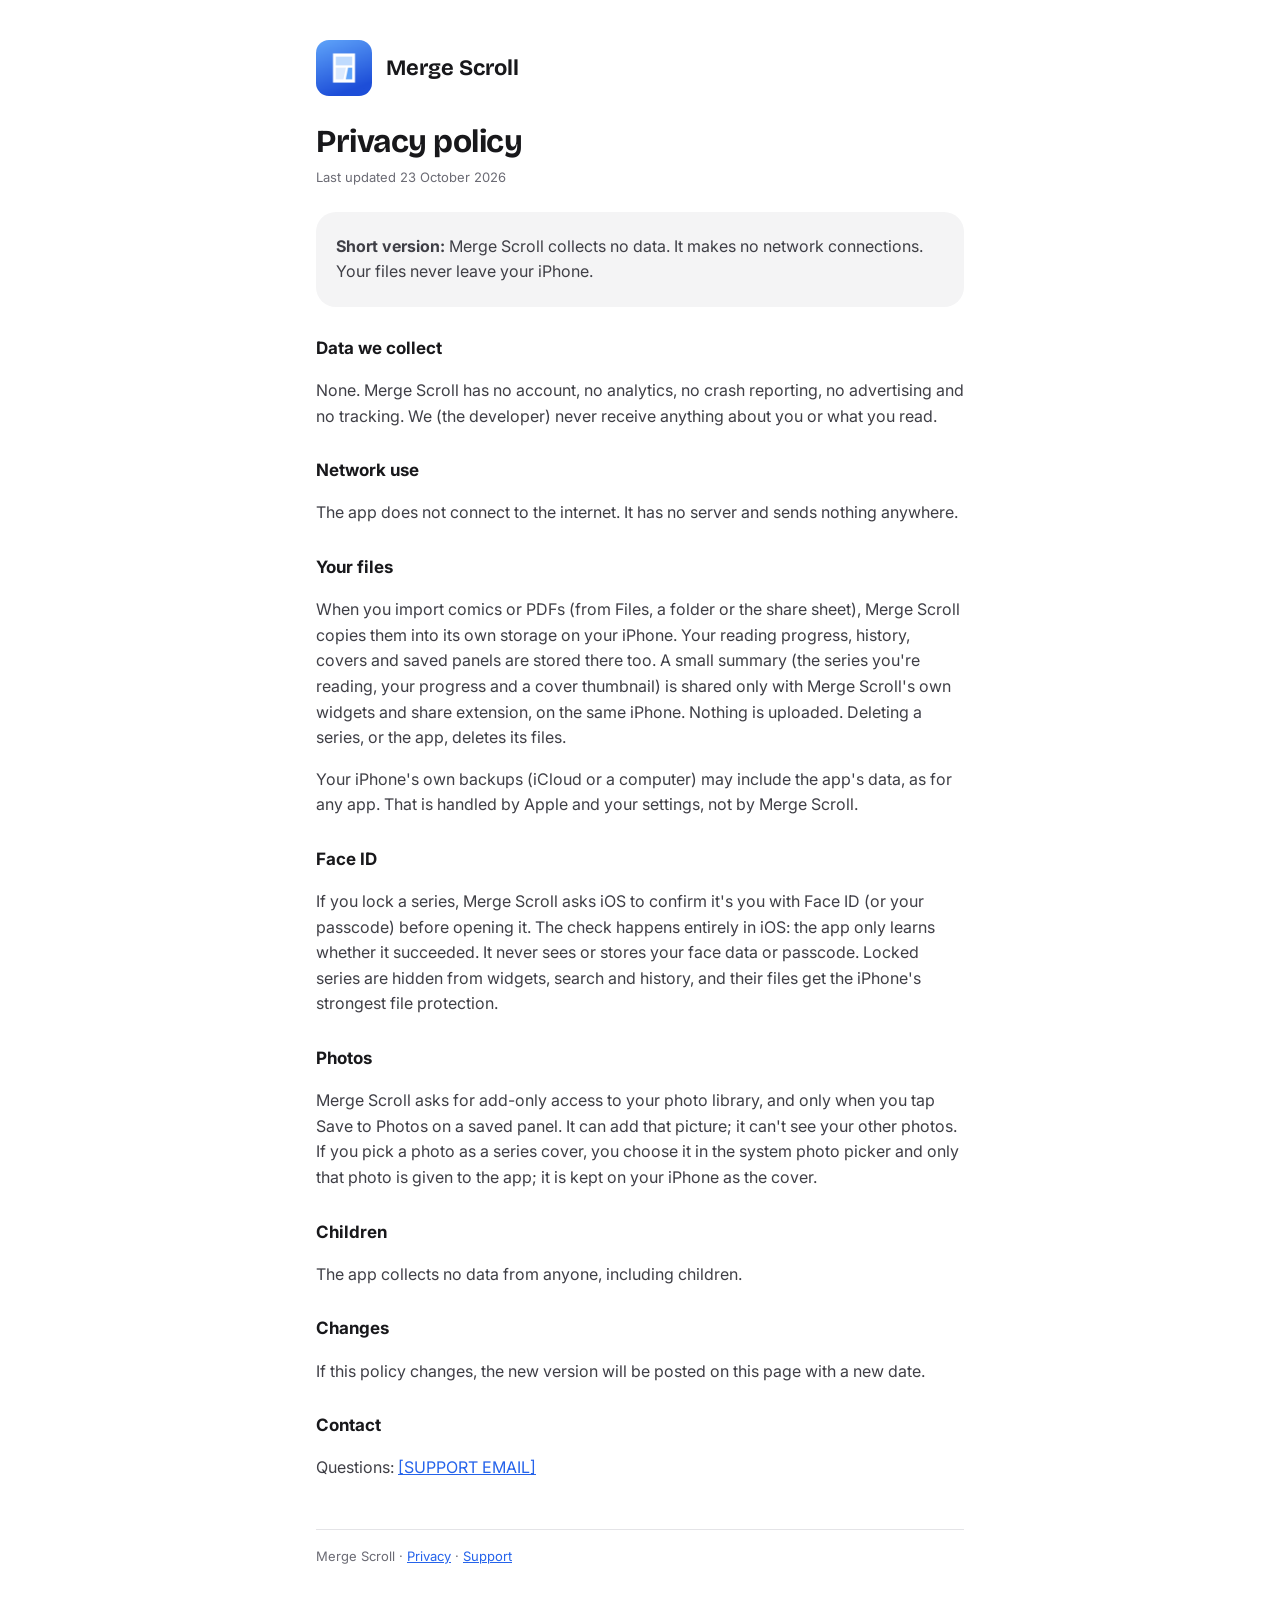
==== privacy.html @ 0ac1b2d5 "feat: privacy policy and support pages Co-Authored-By: Claude Opus 5.5 <noreply@anthropic.com>" ====
<!doctype html>
<html lang="en"><head><meta charset="utf-8"><meta name="viewport" content="width=device-width, initial-scale=1">
<link rel="preconnect" href="https://fonts.googleapis.com"><link href="https://fonts.googleapis.com/css2?family=Bricolage+Grotesque:opsz,wght@12..96,700&family=Inter:wght@400;600&display=swap" rel="stylesheet">
<link rel="stylesheet" href="style.css"><link rel="icon" href="icon.png"><title>Privacy Policy · Merge Scroll</title></head>
<body><main><header><img src="icon.png" alt=""><a href="./">Merge Scroll</a></header>
<h1>Privacy policy</h1>
<p class="meta">Last updated 23 October 2026</p>
<div class="card"><p><strong>Short version:</strong> Merge Scroll collects no data. It makes no network connections. Your files never leave your iPhone.</p></div>

<h2>Data we collect</h2>
<p>None. Merge Scroll has no account, no analytics, no crash reporting, no advertising and no tracking. We (the developer) never receive anything about you or what you read.</p>

<h2>Network use</h2>
<p>The app does not connect to the internet. It has no server and sends nothing anywhere.</p>

<h2>Your files</h2>
<p>When you import comics or PDFs (from Files, a folder or the share sheet), Merge Scroll copies them into its own storage on your iPhone. Your reading progress, history, covers and saved panels are stored there too. A small summary (the series you're reading, your progress and a cover thumbnail) is shared only with Merge Scroll's own widgets and share extension, on the same iPhone. Nothing is uploaded. Deleting a series, or the app, deletes its files.</p>
<p>Your iPhone's own backups (iCloud or a computer) may include the app's data, as for any app. That is handled by Apple and your settings, not by Merge Scroll.</p>

<h2>Face ID</h2>
<p>If you lock a series, Merge Scroll asks iOS to confirm it's you with Face ID (or your passcode) before opening it. The check happens entirely in iOS: the app only learns whether it succeeded. It never sees or stores your face data or passcode. Locked series are hidden from widgets, search and history, and their files get the iPhone's strongest file protection.</p>

<h2>Photos</h2>
<p>Merge Scroll asks for add-only access to your photo library, and only when you tap Save to Photos on a saved panel. It can add that picture; it can't see your other photos. If you pick a photo as a series cover, you choose it in the system photo picker and only that photo is given to the app; it is kept on your iPhone as the cover.</p>

<h2>Children</h2>
<p>The app collects no data from anyone, including children.</p>

<h2>Changes</h2>
<p>If this policy changes, the new version will be posted on this page with a new date.</p>

<h2>Contact</h2>
<p>Questions: <a href="mailto:[SUPPORT EMAIL]">[SUPPORT EMAIL]</a></p>
<footer>Merge Scroll · <a href="privacy.html">Privacy</a> · <a href="support.html">Support</a></footer></main></body></html>
---- style.css ----
:root {
  --white: #FFFFFF; --surface: #F4F4F5; --line: #E4E4E7; --ink: #18181B; --ink2: #3F3F46;
  --muted: #6B6B74; --blue: #2563EB; --blue-soft: #EFF6FF;
}
* { box-sizing: border-box; }
body { margin: 0; background: var(--white); color: var(--ink); font: 16px/1.6 "Inter", -apple-system, system-ui, sans-serif; }
main { max-width: 680px; margin: 0 auto; padding: 40px 16px 64px; }
header { display: flex; align-items: center; gap: 14px; margin-bottom: 28px; }
header img { width: 56px; height: 56px; border-radius: 13px; }
header a { color: inherit; text-decoration: none; font: 700 22px/1.2 "Bricolage Grotesque", -apple-system, sans-serif; }
h1 { font: 700 32px/1.15 "Bricolage Grotesque", -apple-system, sans-serif; letter-spacing: -0.5px; margin: 0 0 6px; }
h2 { font-size: 17px; margin: 28px 0 6px; }
p, li { color: var(--ink2); }
.meta { color: var(--muted); font-size: 13px; margin: 0 0 24px; }
.card { background: var(--surface); border-radius: 20px; padding: 18px 20px; margin: 16px 0; }
.card p { margin: 4px 0; }
a { color: var(--blue); }
nav { display: flex; gap: 10px; flex-wrap: wrap; margin-top: 24px; }
nav a { background: var(--surface); color: var(--ink); text-decoration: none; padding: 10px 18px; border-radius: 999px; font-weight: 600; font-size: 15px; }
footer { margin-top: 48px; color: var(--muted); font-size: 13px; border-top: 1px solid var(--line); padding-top: 16px; }
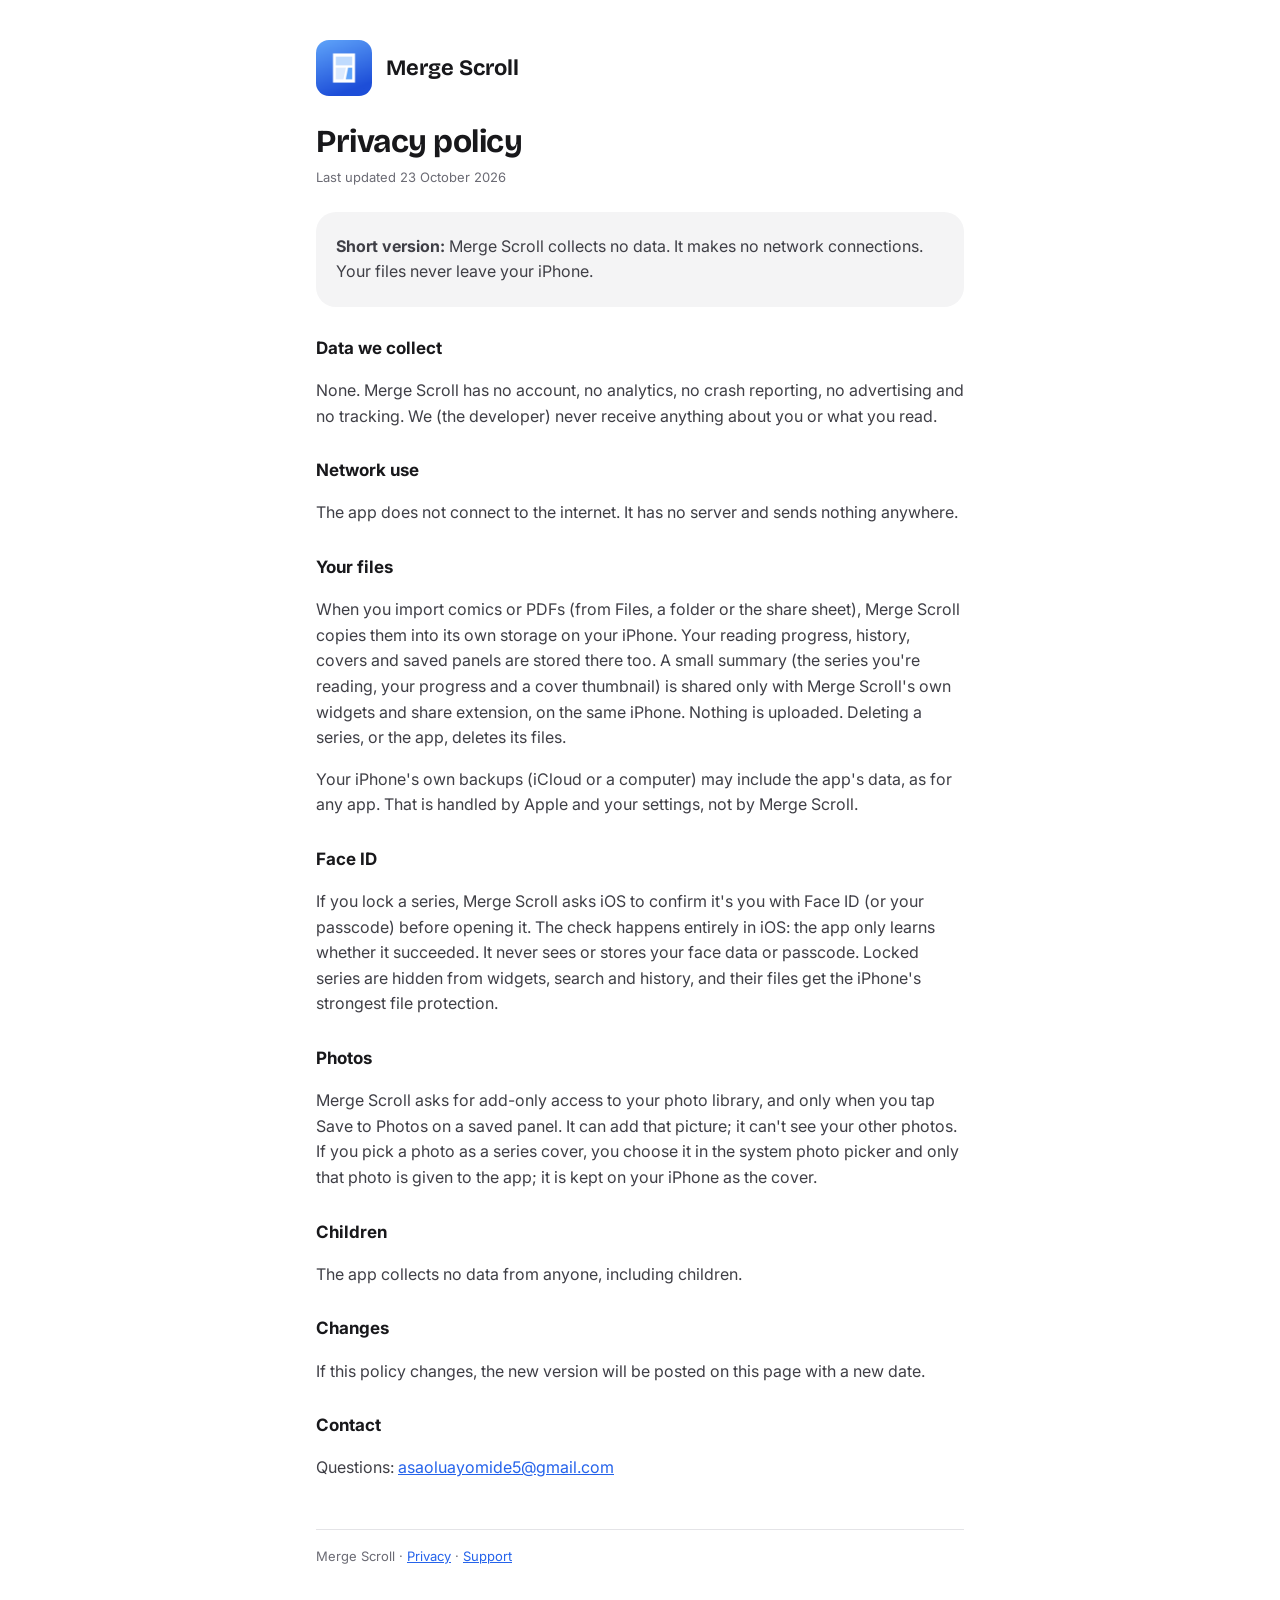
==== commit 99aa8753: "Add support email Co-Authored-By: Claude Opus 5.5 <noreply@anthropic.com> Claude-Session: https://cl" ====
--- a/privacy.html
+++ b/privacy.html
@@ -30,5 +30,5 @@
 <p>If this policy changes, the new version will be posted on this page with a new date.</p>
 
 <h2>Contact</h2>
-<p>Questions: <a href="mailto:[SUPPORT EMAIL]">[SUPPORT EMAIL]</a></p>
+<p>Questions: <a href="mailto:asaoluayomide5@gmail.com">asaoluayomide5@gmail.com</a></p>
 <footer>Merge Scroll · <a href="privacy.html">Privacy</a> · <a href="support.html">Support</a></footer></main></body></html>
